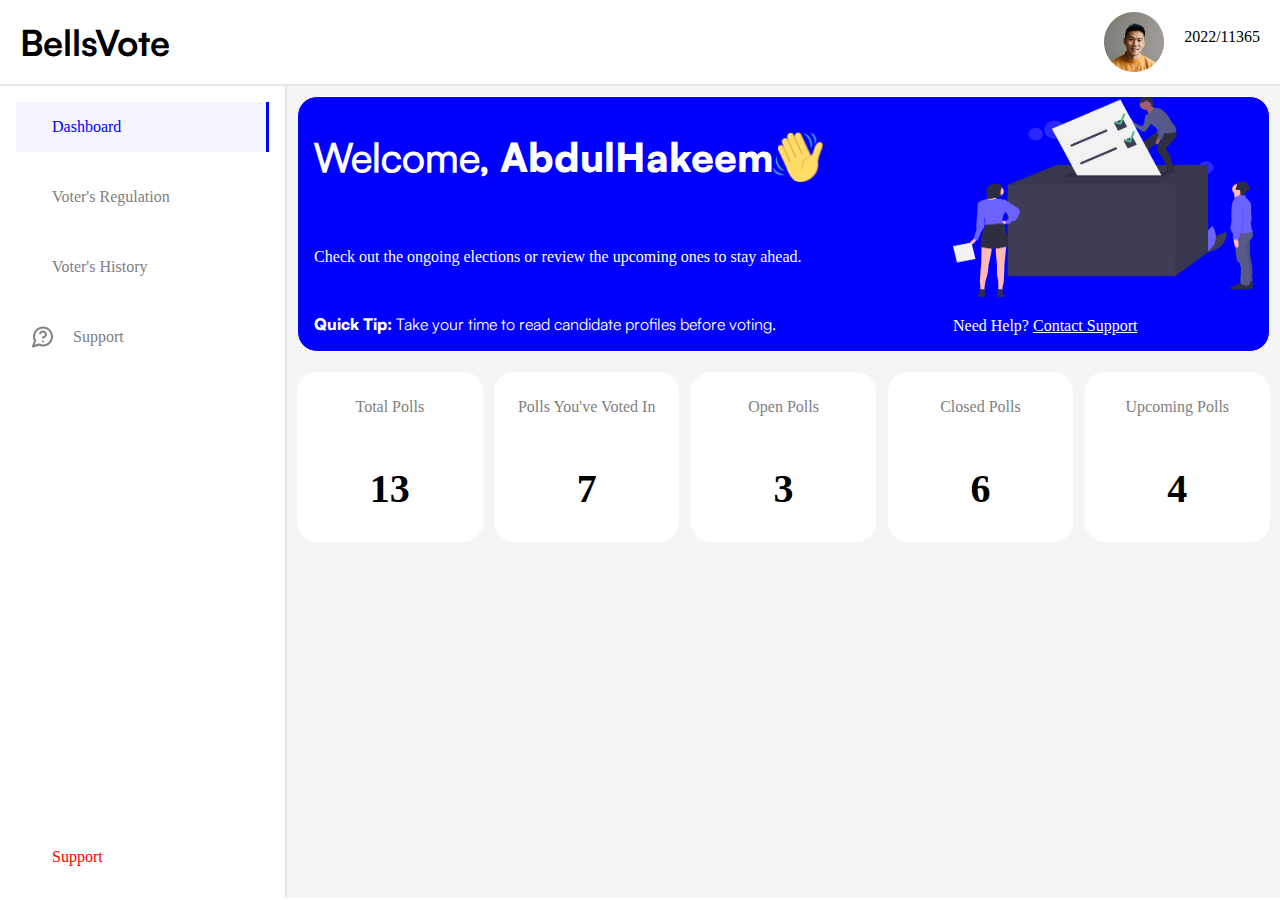
==== webdevictt/dashboard.html @ 84b93a9d "Merge pull request #5 from Demi-dev123/demifrontend" ====
<!DOCTYPE html>
<html lang="en">
<head>
    <meta charset="UTF-8">
    <meta name="viewport" content="width=device-width, initial-scale=1.0">
    <link rel="stylesheet" href="dashboard.css">
    <title>Document</title>
</head>
<body>
    <header>
        <nav>
            <ul>
                <li style="font-size: 36px; font-family: Satoshi-bold;">
                    BellsVote
                </li>
                <div class="avatar">
                    <img src="images/Avatar/Image-60.png" alt="" height="60px" width="60px">
                    <p>2022/11365</p>
                </div>
            </ul>
        </nav>
    </header>
    <main>
        <section class="side-bar">
            <div class="main-nav">
                <div id="active">
                    <img src="images/main-icons/home.svg" alt="">
                    <p>Dashboard</p>
                </div>
                <div class="menu-card">
                    <img src="images/main-icons/judge.svg" alt="">
                    <p>Voter's Regulation</p>
                </div>
                <div class="menu-card">
                    <img src="images/main-icons/reload.svg" alt="">
                    <p>Voter's History</p>
                </div>
                <div class="menu-card">
                    <img src="images/Group 21.svg" alt="">
                    <p>Support</p>
                </div>
            </div>
            <div class="logout-nav">
                <div id="logout">
                    <img src="images/main-icons/Frame.svg" alt="">
                    <p>Support</p>
                </div>
            </div>
        </section>
        <section class="main">
            <section class="welcome">
                <div class="left-section">
                    <div class="welcome-text" style="display: flex; align-items: center;">
                        <h2 style="font-size: 40px; font-family: Satoshi-regular;">Welcome, <span style="font-family: Satoshi-black;"> AbdulHakeem</span></h2>
                        <img src="images/hand waving.png" alt="" width="50px" height="50px">
                    </div>
                    <p>Check out the ongoing elections or review the upcoming ones to stay ahead.</p>
                        <p style="font-family: Satoshi-regular;">
                           <span style="font-family: Satoshi-black;">Quick Tip: </span>Take your time to read candidate profiles before voting.
                        </p>
                   
                </div>
                <div class="right-section">
                    <img src="images/voting illustration.png" alt="" height="200px" width="300px">
                    <p>Need Help? <span style="text-decoration: underline; cursor: pointer;">Contact Support</span></p>
                </div>
            </section>
            <section class="data">
                <div class="info">
                    <p style="color: grey;">Total Polls</p>
                    <h2 style="font-size: 40px;">13</h2>
                </div>
                <div class="info">
                    <p style="color: grey;">Polls You've Voted In</p>
                    <h2 style="font-size: 40px;">7</h2>
                </div>
                <div class="info">
                    <p style="color: grey;">Open Polls</p>
                    <h2 style="font-size: 40px;">3</h2>
                </div> <div class="info">
                    <p style="color: grey;">Closed Polls</p>
                    <h2 style="font-size: 40px;">6</h2>
                </div> <div class="info">
                    <p style="color: grey;">Upcoming Polls</p>
                    <h2 style="font-size: 40px;">4</h2>
                </div>
            </section>
        </section>
    </main>
</body>
</html>
---- webdevictt/dashboard.css ----
@font-face {
    font-family: Satoshi;
    src: url("fonts/Satoshi-Medium.otf");
}
@font-face {
    font-family: Satoshi-bold;
    src: url("fonts/Satoshi-Bold.otf");
}
@font-face {
    font-family: Satoshi-black;
    src: url("fonts/Satoshi-Black.otf");
}
@font-face {
    font-family: Satoshi-regular;
    src: url("fonts/Satoshi-Regular.otf");
}

body{
    font-family: Satoshi;
    margin: 0;
    display: flex;
    flex-direction: column;
    @media(max-width:768px){
        font-size: px;
    }
}
ul{
    background-color: white;
    padding: 12px 20px;
    margin: 0;
    display: flex;
    justify-content: space-between;
    align-items: center;
    border-bottom: 2px solid rgba(128, 128, 128, 0.2);
}

li{
    list-style-type: none;
}
.avatar{
    display: flex;
    gap: 20px;
}
.side-bar{
    width: 20%;
    height: calc(100vh - 120px);
    border-right: 2px solid rgba(128, 128, 128, 0.2) ;
    padding: 16px 16px;
    display: flex;
    flex-direction: column;
    justify-content: space-between;
    @media (max-width:768px) {
        width: 50%;
        display: none;
    }
}
.menu-card{
    display: flex;
    gap: 20px;
    background-color: white;
    color: grey;
    padding: 0px 16px;
}
.menu-card:hover{
    color: blue;
    transition: .3s ease-in-out;
}
#active{
    display: flex;
    gap: 20px;
    border-right: 3px solid blue;
    background-color: #F5F5FF;
    padding: 0px 16px;
    color: blue;
}
.main-nav{
    display: flex;
    flex-direction: column;
    gap: 20px;
}
#logout{
    display: flex;
    gap: 20px;
    padding: 0px 16px;
    color: red;
}
main{
    display: flex;
}
.main{
    width: calc(80% - 40px);
    padding: 10px 10px;
    background: rgba(128, 128, 128, 0.08);
    display: flex;
    flex-direction: column;
    gap: 20px;
    @media(max-width:768px){
        width: calc(100% - 20px);
    }
}
.welcome{
    border: 1px solid;
    display: flex;
    justify-content: space-between;
    padding: 0px 16px;
    border-radius: 20px;
    background-color: blue;
    color: white;
    @media(max-width:768px){
        flex-direction: column;
    }
}
.main-text{
 font-size: 48px;
 border: 1px solid;
 width: fit-content;
}
.top-text{
    display: flex;
    flex-direction: column;
    justify-content: space-between;
    gap: 10px;
}
.left-section{
    display: flex;
    flex-direction: column;
    justify-content: space-between;
}
.info{
    display: flex;
    flex-direction: column;
    align-items: center;
    justify-content: space-evenly;
    background: white;
    width: 17%;
    height: 150px;
    padding: 10px 10px;
    border-radius: 20px;
    text-align: center;
    @media(max-width:768px){
        width: calc(50% - 40px);
    }
}
.data{
    display: flex;
    justify-content: space-between;
    @media(max-width:768px){
             flex-wrap: wrap;
             gap: 20px;
    }
}
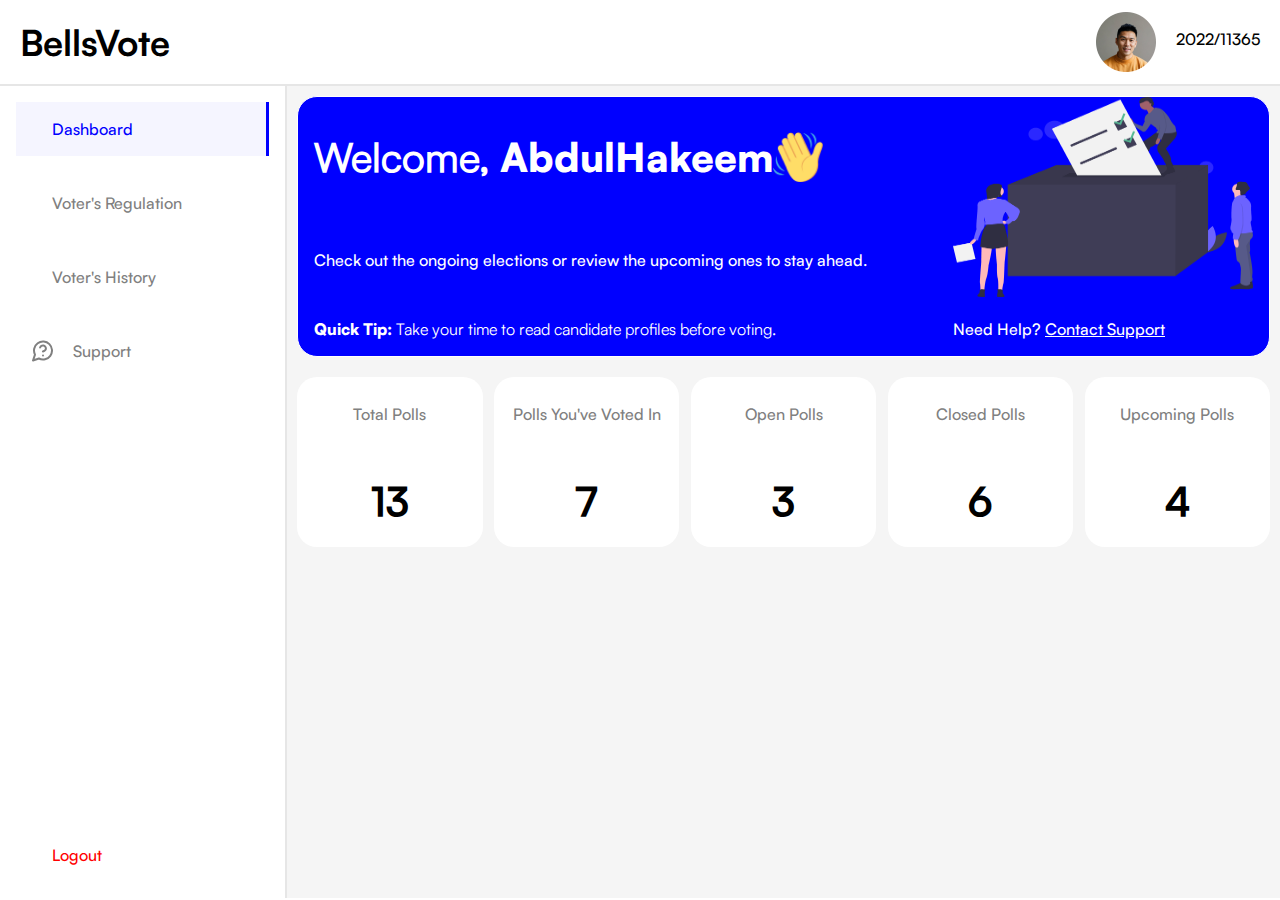
==== commit 296944a7: "Merge pull request #6 from Demi-dev123/demifrontend" ====
--- a/webdevictt/dashboard.html
+++ b/webdevictt/dashboard.html
@@ -43,7 +43,7 @@
             <div class="logout-nav">
                 <div id="logout">
                     <img src="images/main-icons/Frame.svg" alt="">
-                    <p>Support</p>
+                    <a href="login.html" style="color: red;"> <p>Logout</p></a>
                 </div>
             </div>
         </section>
--- a/webdevictt/dashboard.css
+++ b/webdevictt/dashboard.css
@@ -148,4 +148,7 @@
              flex-wrap: wrap;
              gap: 20px;
     }
+}
+a{
+    text-decoration: none;
 }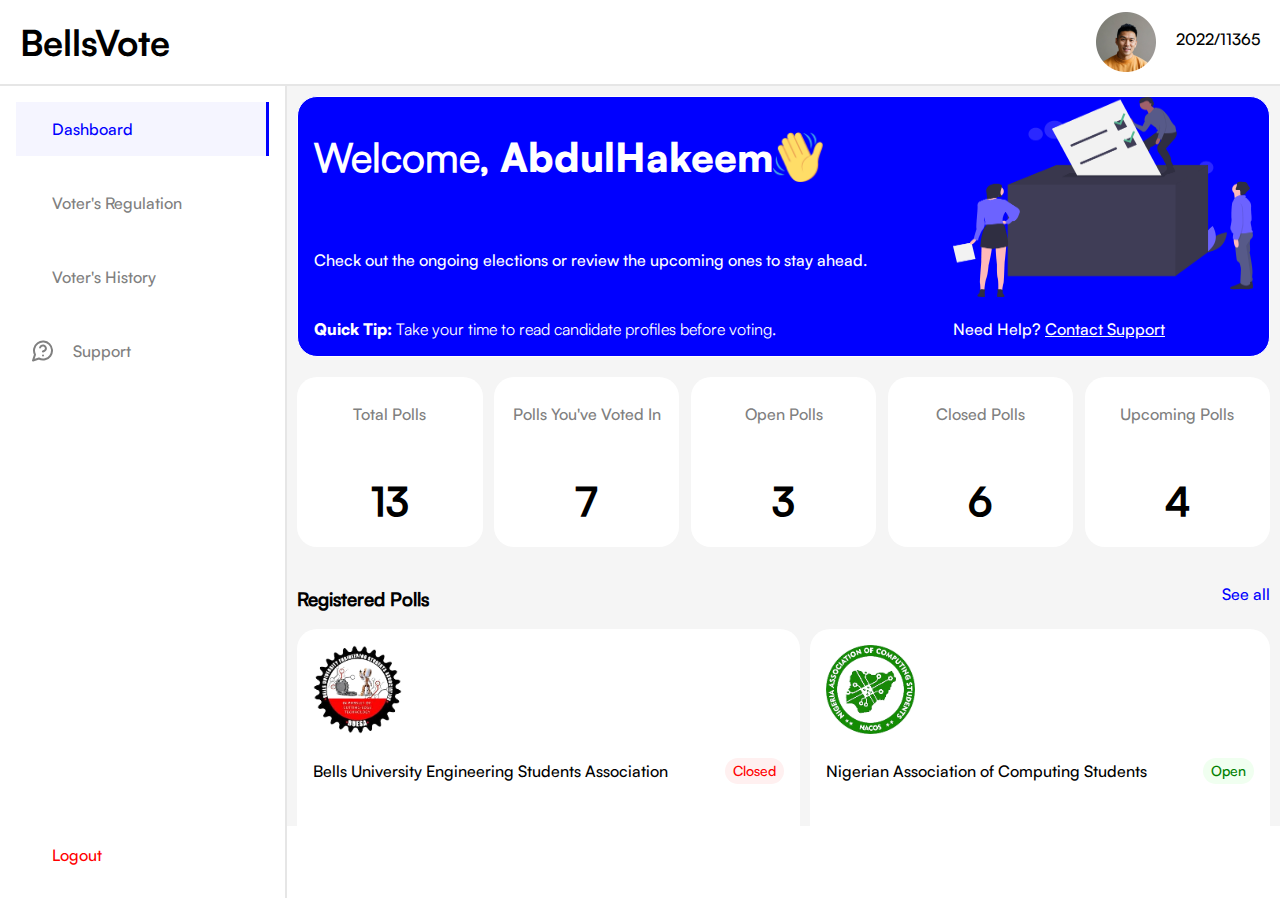
==== commit 4d9b6d13: "I am adding the remaining page" ====
--- a/webdevictt/dashboard.html
+++ b/webdevictt/dashboard.html
@@ -10,6 +10,7 @@
     <header>
         <nav>
             <ul>
+                <img src="images/Frame.svg" alt="" class="menu">
                 <li style="font-size: 36px; font-family: Satoshi-bold;">
                     BellsVote
                 </li>
@@ -28,12 +29,18 @@
                     <p>Dashboard</p>
                 </div>
                 <div class="menu-card">
-                    <img src="images/main-icons/judge.svg" alt="">
-                    <p>Voter's Regulation</p>
+                        <img src="images/main-icons/judge.svg" alt="">
+                        <a href="regulations.html" style="color: grey;">
+                        <p>Voter's Regulation</p>
+                    </a>
+              
                 </div>
                 <div class="menu-card">
                     <img src="images/main-icons/reload.svg" alt="">
-                    <p>Voter's History</p>
+                    <a href="history.html" style="color: grey;">
+                        <p>Voter's History</p>
+                    </a>
+              
                 </div>
                 <div class="menu-card">
                     <img src="images/Group 21.svg" alt="">
@@ -51,7 +58,9 @@
             <section class="welcome">
                 <div class="left-section">
                     <div class="welcome-text" style="display: flex; align-items: center;">
-                        <h2 style="font-size: 40px; font-family: Satoshi-regular;">Welcome, <span style="font-family: Satoshi-black;"> AbdulHakeem</span></h2>
+                        <h2 style="font-size: 40px; font-family: Satoshi-regular; @media (max-width:768px) {
+                            font-size: 32px;
+                        }">Welcome, <span style="font-family: Satoshi-black;"> AbdulHakeem</span></h2>
                         <img src="images/hand waving.png" alt="" width="50px" height="50px">
                     </div>
                     <p>Check out the ongoing elections or review the upcoming ones to stay ahead.</p>
@@ -85,7 +94,55 @@
                     <h2 style="font-size: 40px;">4</h2>
                 </div>
             </section>
+            <section class="polls">
+                <div class="register-text">
+                    <h3>Registered Polls</h3>
+                    <p style="color: blue;">See all</p>
+                </div>
+                <div class="cards">
+                    <div class="card">
+                        <img src="images/buesa_logo-removebg-preview.png" alt="Buesa Logo" height="89px" width="89px">
+                        <div class="card-headings">
+                            <p>Bells University Engineering Students Association</p>
+                            <span style="font-size: 14px; background-color: #FFF0F0; padding: 4px 8px; border-radius: 20px;color: red;">Closed</span>
+                        </div>
+                        <p style="font-size: 14; color: red;">Voting ended</p>
+                        <div class="card-bottoms">
+                            <img src="images/people.png" alt="" width="136px" height="40px">
+                            <p>150+ <span style="color: grey;">participants</span></p>
+                        </div>  
+                        <button id="inactive">Place Your Vote</button> 
+                    </div>
+                    <div class="card">
+                        <img src="images/nacos-removebg-preview.png" alt="Buesa Logo" height="89px" width="89px">
+                        <div class="card-headings">
+                            <p>Nigerian Association of Computing Students</p>
+                            <span style="font-size: 14px; background-color: hsl(120, 100%, 97%); padding: 4px 8px; border-radius: 20px;color: green;">Open</span>
+                        </div>
+                        <p style="font-size: 14; color: red;">Voting ends in 5hrs</p>
+                        <div class="card-bottoms">
+                            <img src="images/people.png" alt="" width="136px" height="40px">
+                            <p>150+ <span style="color: grey;">participants</span></p>
+                        </div>  
+                        <button>Place Your Vote</button> 
+                    </div>
+                    <div class="card">
+                        <img src="images/busa_logo-removebg-preview.png" alt="Buesa Logo" height="89px" width="89px">
+                        <div class="card-headings">
+                            <p>Bells University Students Association</p>
+                            <span style="font-size: 14px; background-color:hsl(60, 100%, 97%); padding: 4px 8px; border-radius: 20px;color: rgb(171, 171, 1);">Upcoming</span>
+                        </div>
+                        <p style="font-size: 14; color: red;">Voting starts in 2 days</p>
+                        <div class="card-bottoms">
+                            <img src="images/people.png" alt="" width="136px" height="40px">
+                            <p>150+ <span style="color: grey;">participants</span></p>
+                        </div>  
+                        <button id="inactive">Place Your Vote</button> 
+                    </div>
+                </div>
+            </section>
         </section>
     </main>
+    <script src="dashboard.js" type="module"></script>
 </body>
 </html>--- a/webdevictt/dashboard.css
+++ b/webdevictt/dashboard.css
@@ -21,7 +21,7 @@
     display: flex;
     flex-direction: column;
     @media(max-width:768px){
-        font-size: px;
+        font-size: 14px;
     }
 }
 ul{
@@ -49,10 +49,22 @@
     display: flex;
     flex-direction: column;
     justify-content: space-between;
+    position: sticky;
     @media (max-width:768px) {
         width: 50%;
-        display: none;
-    }
+        position: fixed;
+        transition: .3s ease-in-out;
+        left:-60%;
+    }
+}
+.side-bar.active{
+    @media(max-width:768px){
+     left: 0;
+     background-color: white;
+     transition: .3s ease-in-out;
+     box-shadow: 3px 0px 50px 2px rgba(0,0,0,0.2) ;
+    }
+    box-shadow: none ;
 }
 .menu-card{
     display: flex;
@@ -94,6 +106,8 @@
     display: flex;
     flex-direction: column;
     gap: 20px;
+    height: 80vh;
+    overflow: scroll;
     @media(max-width:768px){
         width: calc(100% - 20px);
     }
@@ -151,4 +165,69 @@
 }
 a{
     text-decoration: none;
+}
+.register-text{
+    display: flex;
+    justify-content: space-between;
+}
+.card-headings{
+    display: flex;
+    justify-content: space-between;
+    align-items: center;
+}
+.card-bottoms{
+    display: flex;
+    align-items: center;
+    gap:10px;
+}
+.cards{
+    display: grid;
+    grid-template-columns: auto auto;
+    grid-gap:10px;
+    @media(max-width:768px){
+        grid-template-columns: auto;
+    }
+}
+button{
+    border: none;
+    font-family: Satoshi;
+    width: 100%;
+    padding: 16px 0px;
+    background-color: blue;
+    color: white;
+    border-radius: 6px;
+}
+.card{
+    padding: 16px 16px;
+    background-color: white;
+    display: flex;
+    flex-direction: column;
+    gap:10px;
+    border-radius: 20px;
+}
+button:hover{
+    background-color: rgb(0, 0, 78);
+    transition: .3s ease-in-out;
+}
+#inactive{
+    background-color: rgba(0,0,255,0.3);
+}
+.menu{
+    display: none;
+    @media(max-width:768px){
+        display: block;
+    }
+}
+.rules{
+    display: grid;
+    grid-template-columns: auto auto auto;
+    grid-gap:20px;
+    @media(max-width:768px){
+        grid-template-columns: auto auto;
+    }
+}
+.rule{
+    padding: 10px;
+    background: white;
+    border-radius: 20px;
 }